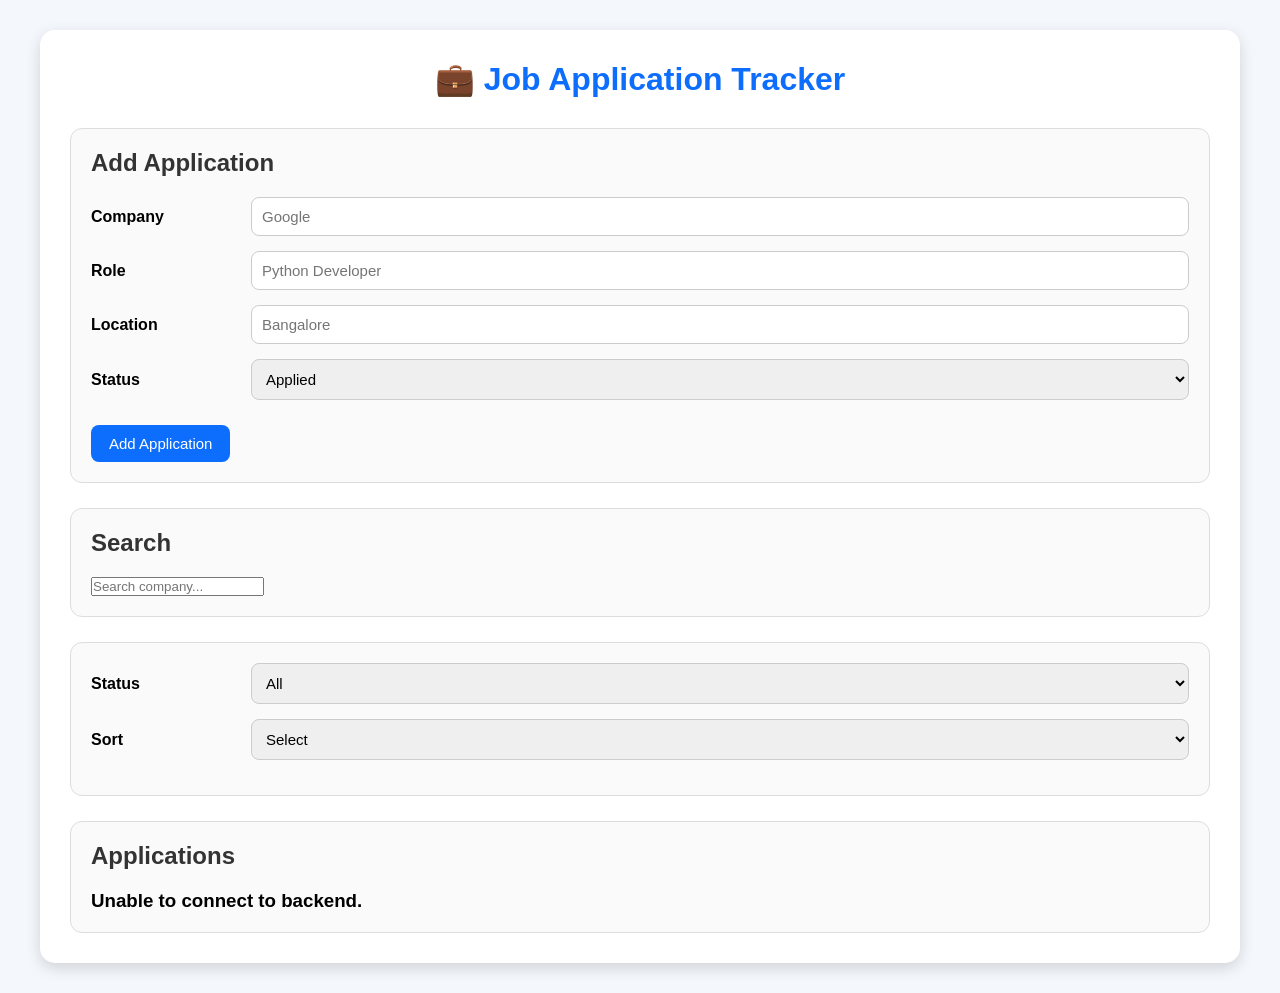
==== frontend/index.html @ 103b1f0b "Initial commit" ====
<!DOCTYPE html>
<html lang="en">
<head>
    <meta charset="UTF-8">
    <meta name="viewport" content="width=device-width, initial-scale=1.0">
    <title>Job Application Tracker</title>
    <link rel="stylesheet" href="style.css">
</head>

<body>

<div class="container">

    <h1>💼 Job Application Tracker</h1>

    <!-- Dashboard -->
    <div id="dashboard"></div>

    <!-- Add / Update Form -->
    <div class="section">

        <h2>Add Application</h2>

        <input type="hidden" id="applicationId">

        <div class="form-row">
            <label>Company</label>
            <input
                type="text"
                id="company"
                placeholder="Google">
        </div>

        <div class="form-row">
            <label>Role</label>
            <input
                type="text"
                id="role"
                placeholder="Python Developer">
        </div>

        <div class="form-row">
            <label>Location</label>
            <input
                type="text"
                id="location"
                placeholder="Bangalore">
        </div>

        <div class="form-row">
            <label>Status</label>

            <select id="status">

                <option>Applied</option>
                <option>Interview</option>
                <option>Selected</option>
                <option>Rejected</option>

            </select>

        </div>

        <button
            id="saveBtn"
            onclick="addApplication()">

            Add Application

        </button>

    </div>

    <!-- Search -->

    <div class="section">

        <h2>Search</h2>

        <input
            type="text"
            id="search"
            placeholder="Search company..."
            onkeyup="searchApplication()">

    </div>

    <!-- Filter + Sort -->

    <div class="section">

        <div class="form-row">

            <label>Status</label>

            <select
                id="filter"
                onchange="filterApplications()">

                <option value="All">All</option>
                <option value="Applied">Applied</option>
                <option value="Interview">Interview</option>
                <option value="Selected">Selected</option>
                <option value="Rejected">Rejected</option>

            </select>

        </div>

        <div class="form-row">

            <label>Sort</label>

            <select
                id="sort"
                onchange="sortApplications()">

                <option value="">Select</option>

                <option value="companyaz">
                    Company A-Z
                </option>

                <option value="companyza">
                    Company Z-A
                </option>

                <option value="status">
                    Status
                </option>

            </select>

        </div>

    </div>

    <!-- Table -->

    <div class="section">

        <h2>Applications</h2>

        <div id="result"></div>

    </div>

</div>

<script src="script.js"></script>

</body>
</html>
---- frontend/style.css ----
*{
    margin:0;
    padding:0;
    box-sizing:border-box;
    font-family:Arial, Helvetica, sans-serif;
}

body{
    background:#f4f7fb;
    padding:30px;
}

.container{
    max-width:1200px;
    margin:auto;
    background:#fff;
    padding:30px;
    border-radius:15px;
    box-shadow:0 5px 15px rgba(0,0,0,.15);
}

h1{
    text-align:center;
    color:#0d6efd;
    margin-bottom:30px;
}

/* Dashboard */

.dashboard-grid{
    display:grid;
    grid-template-columns:repeat(auto-fit,minmax(180px,1fr));
    gap:15px;
    margin-bottom:30px;
}

.card{
    padding:20px;
    border-radius:12px;
    text-align:center;
    color:white;
    font-size:18px;
    font-weight:bold;
    transition:.3s;
}

.card:hover{
    transform:translateY(-5px);
}

.total{
    background:#0d6efd;
}

.applied{
    background:#17a2b8;
}

.interview{
    background:#ffc107;
    color:black;
}

.selected{
    background:#198754;
}

.rejected{
    background:#dc3545;
}

/* Sections */

.section{
    margin-top:25px;
    background:#fafafa;
    padding:20px;
    border-radius:12px;
    border:1px solid #ddd;
}

.section h2{
    margin-bottom:20px;
    color:#333;
}

/* Form */

.form-row{
    display:flex;
    align-items:center;
    gap:20px;
    margin-bottom:15px;
}

.form-row label{
    width:140px;
    font-weight:bold;
}

.form-row input,
.form-row select{
    flex:1;
    padding:10px;
    border:1px solid #ccc;
    border-radius:8px;
    font-size:15px;
}

input:focus,
select:focus{
    outline:none;
    border-color:#0d6efd;
}

/* Buttons */

button{
    background:#0d6efd;
    color:white;
    border:none;
    padding:10px 18px;
    border-radius:8px;
    cursor:pointer;
    font-size:15px;
    transition:.3s;
    margin-top:10px;
}

button:hover{
    background:#084298;
}

.edit-btn{
    background:#ffc107;
    color:black;
    margin-right:5px;
}

.edit-btn:hover{
    background:#e0a800;
}

.delete-btn{
    background:#dc3545;
}

.delete-btn:hover{
    background:#bb2d3b;
}

/* Table */

table{
    width:100%;
    border-collapse:collapse;
    margin-top:20px;
}

table th{
    background:#0d6efd;
    color:white;
    padding:12px;
}

table td{
    padding:12px;
    border:1px solid #ddd;
    text-align:center;
}

table tr:nth-child(even){
    background:#f8f9fa;
}

table tr:hover{
    background:#eef5ff;
}

/* Responsive */

@media(max-width:768px){

    body{
        padding:15px;
    }

    .container{
        padding:20px;
    }

    .form-row{
        flex-direction:column;
        align-items:flex-start;
    }

    .form-row label{
        width:100%;
    }

    .form-row input,
    .form-row select{
        width:100%;
    }

    button{
        width:100%;
    }

    table{
        display:block;
        overflow-x:auto;
    }
}
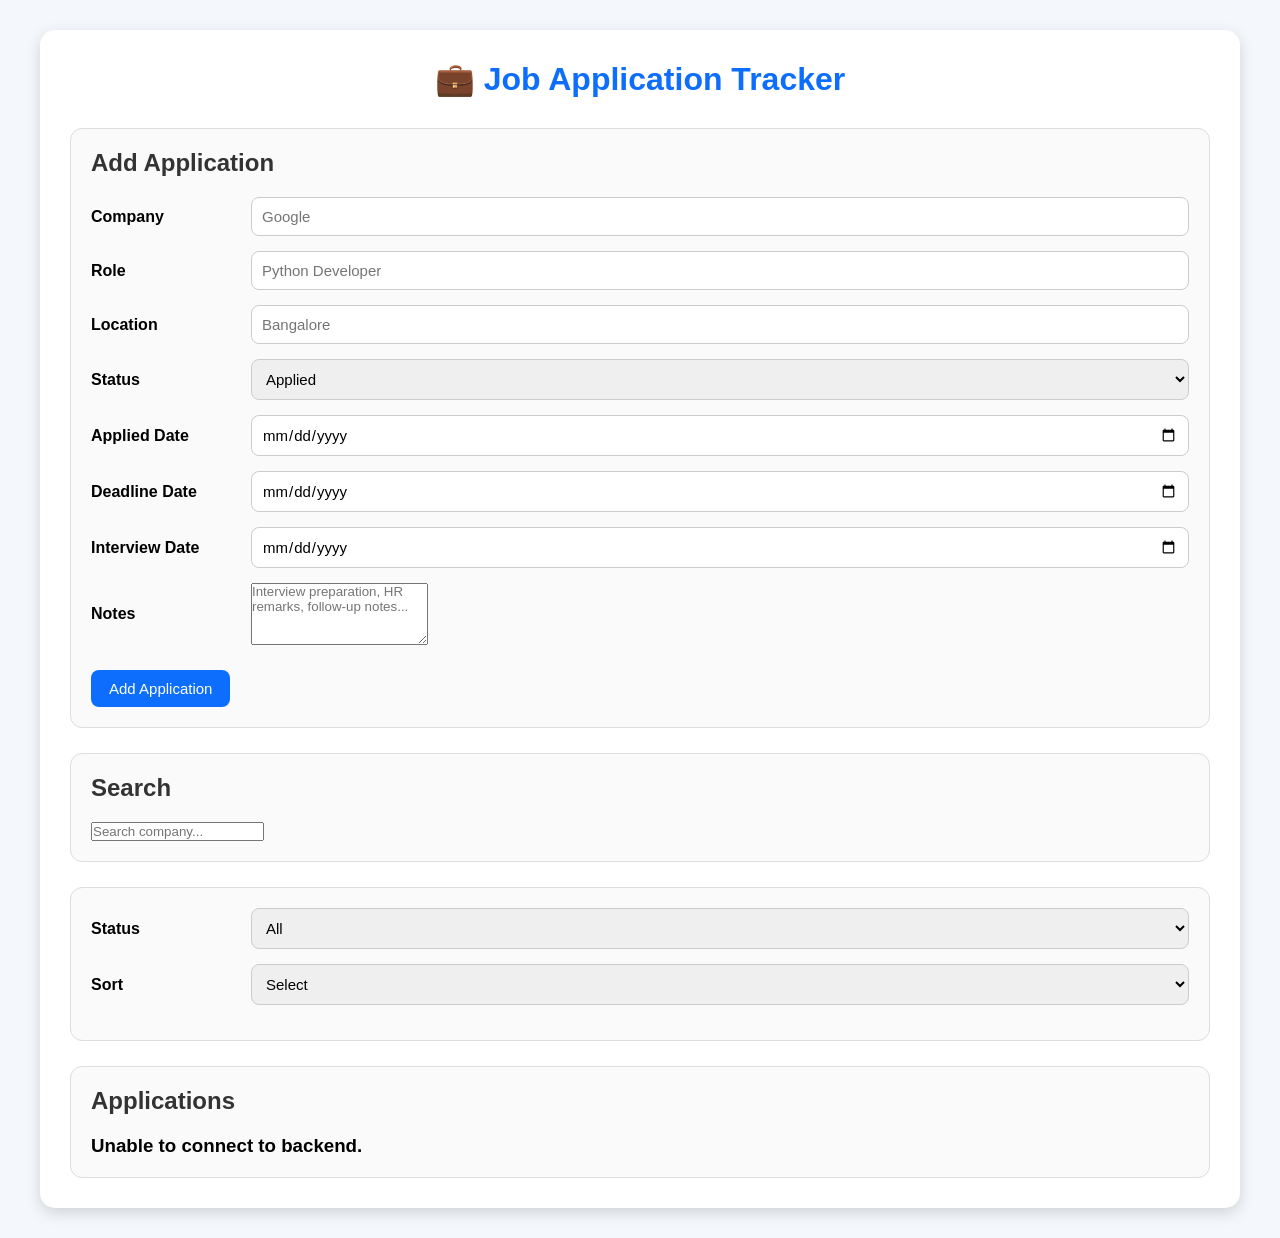
==== commit 0748d666: "Version 2.0 - Added dates and notes" ====
--- a/frontend/index.html
+++ b/frontend/index.html
@@ -1,5 +1,6 @@
 <!DOCTYPE html>
 <html lang="en">
+
 <head>
     <meta charset="UTF-8">
     <meta name="viewport" content="width=device-width, initial-scale=1.0">
@@ -28,7 +29,8 @@
             <input
                 type="text"
                 id="company"
-                placeholder="Google">
+                placeholder="Google"
+                required>
         </div>
 
         <div class="form-row">
@@ -36,7 +38,8 @@
             <input
                 type="text"
                 id="role"
-                placeholder="Python Developer">
+                placeholder="Python Developer"
+                required>
         </div>
 
         <div class="form-row">
@@ -44,7 +47,8 @@
             <input
                 type="text"
                 id="location"
-                placeholder="Bangalore">
+                placeholder="Bangalore"
+                required>
         </div>
 
         <div class="form-row">
@@ -58,6 +62,38 @@
                 <option>Rejected</option>
 
             </select>
+
+        </div>
+
+        <div class="form-row">
+            <label>Applied Date</label>
+            <input
+                type="date"
+                id="appliedDate"
+                required>
+        </div>
+
+        <div class="form-row">
+            <label>Deadline Date</label>
+            <input
+                type="date"
+                id="deadlineDate">
+        </div>
+
+        <div class="form-row">
+            <label>Interview Date</label>
+            <input
+                type="date"
+                id="interviewDate">
+        </div>
+
+        <div class="form-row">
+            <label>Notes</label>
+
+            <textarea
+                id="notes"
+                rows="4"
+                placeholder="Interview preparation, HR remarks, follow-up notes..."></textarea>
 
         </div>
 
@@ -129,13 +165,17 @@
                     Status
                 </option>
 
+                <option value="applied">
+                    Applied Date
+                </option>
+
             </select>
 
         </div>
 
     </div>
 
-    <!-- Table -->
+    <!-- Applications -->
 
     <div class="section">
 
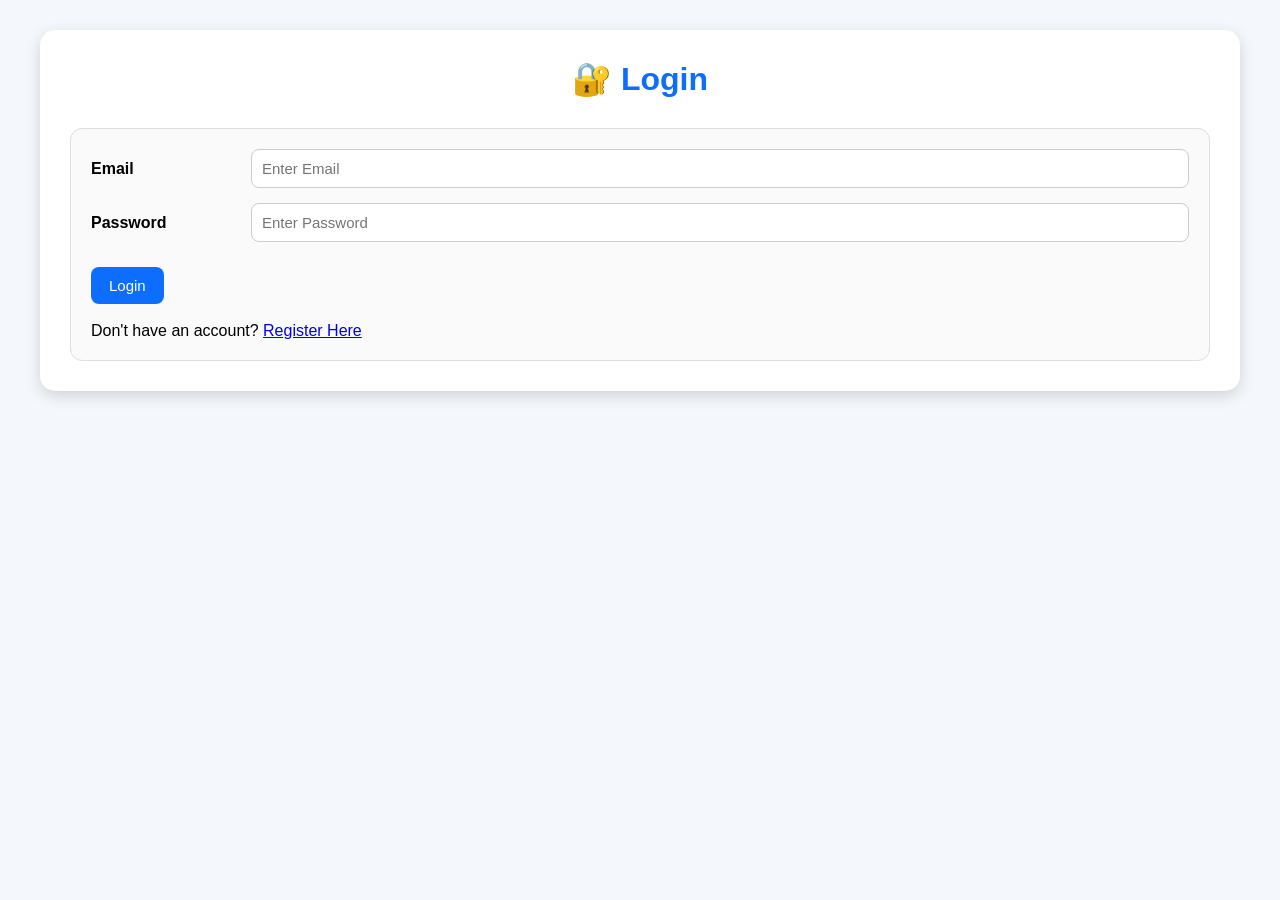
==== commit 207662a6: "Version 3.0 - Added JWT Authentication and PostgreSQL" ====
--- a/frontend/index.html
+++ b/frontend/index.html
@@ -2,22 +2,37 @@
 <html lang="en">
 
 <head>
+
     <meta charset="UTF-8">
+
     <meta name="viewport" content="width=device-width, initial-scale=1.0">
+
     <title>Job Application Tracker</title>
+
     <link rel="stylesheet" href="style.css">
+
 </head>
 
 <body>
 
 <div class="container">
 
-    <h1>💼 Job Application Tracker</h1>
+    <div style="display:flex;justify-content:space-between;align-items:center;">
+
+        <h1>💼 Job Application Tracker</h1>
+
+        <button onclick="logout()">
+            Logout
+        </button>
+
+    </div>
 
     <!-- Dashboard -->
+
     <div id="dashboard"></div>
 
     <!-- Add / Update Form -->
+
     <div class="section">
 
         <h2>Add Application</h2>
@@ -25,33 +40,40 @@
         <input type="hidden" id="applicationId">
 
         <div class="form-row">
+
             <label>Company</label>
+
             <input
                 type="text"
                 id="company"
-                placeholder="Google"
-                required>
+                placeholder="Google">
+
         </div>
 
         <div class="form-row">
+
             <label>Role</label>
+
             <input
                 type="text"
                 id="role"
-                placeholder="Python Developer"
-                required>
+                placeholder="Python Developer">
+
         </div>
 
         <div class="form-row">
+
             <label>Location</label>
+
             <input
                 type="text"
                 id="location"
-                placeholder="Bangalore"
-                required>
+                placeholder="Bangalore">
+
         </div>
 
         <div class="form-row">
+
             <label>Status</label>
 
             <select id="status">
@@ -66,34 +88,43 @@
         </div>
 
         <div class="form-row">
+
             <label>Applied Date</label>
+
             <input
                 type="date"
-                id="appliedDate"
-                required>
+                id="applied_date">
+
         </div>
 
         <div class="form-row">
+
             <label>Deadline Date</label>
+
             <input
                 type="date"
-                id="deadlineDate">
+                id="deadline_date">
+
         </div>
 
         <div class="form-row">
+
             <label>Interview Date</label>
+
             <input
                 type="date"
-                id="interviewDate">
+                id="interview_date">
+
         </div>
 
         <div class="form-row">
+
             <label>Notes</label>
 
             <textarea
                 id="notes"
-                rows="4"
-                placeholder="Interview preparation, HR remarks, follow-up notes..."></textarea>
+                rows="3"
+                placeholder="Write notes..."></textarea>
 
         </div>
 
@@ -121,7 +152,7 @@
 
     </div>
 
-    <!-- Filter + Sort -->
+    <!-- Filter -->
 
     <div class="section">
 
@@ -143,39 +174,9 @@
 
         </div>
 
-        <div class="form-row">
-
-            <label>Sort</label>
-
-            <select
-                id="sort"
-                onchange="sortApplications()">
-
-                <option value="">Select</option>
-
-                <option value="companyaz">
-                    Company A-Z
-                </option>
-
-                <option value="companyza">
-                    Company Z-A
-                </option>
-
-                <option value="status">
-                    Status
-                </option>
-
-                <option value="applied">
-                    Applied Date
-                </option>
-
-            </select>
-
-        </div>
-
     </div>
 
-    <!-- Applications -->
+    <!-- Table -->
 
     <div class="section">
 
@@ -190,4 +191,5 @@
 <script src="script.js"></script>
 
 </body>
+
 </html>
